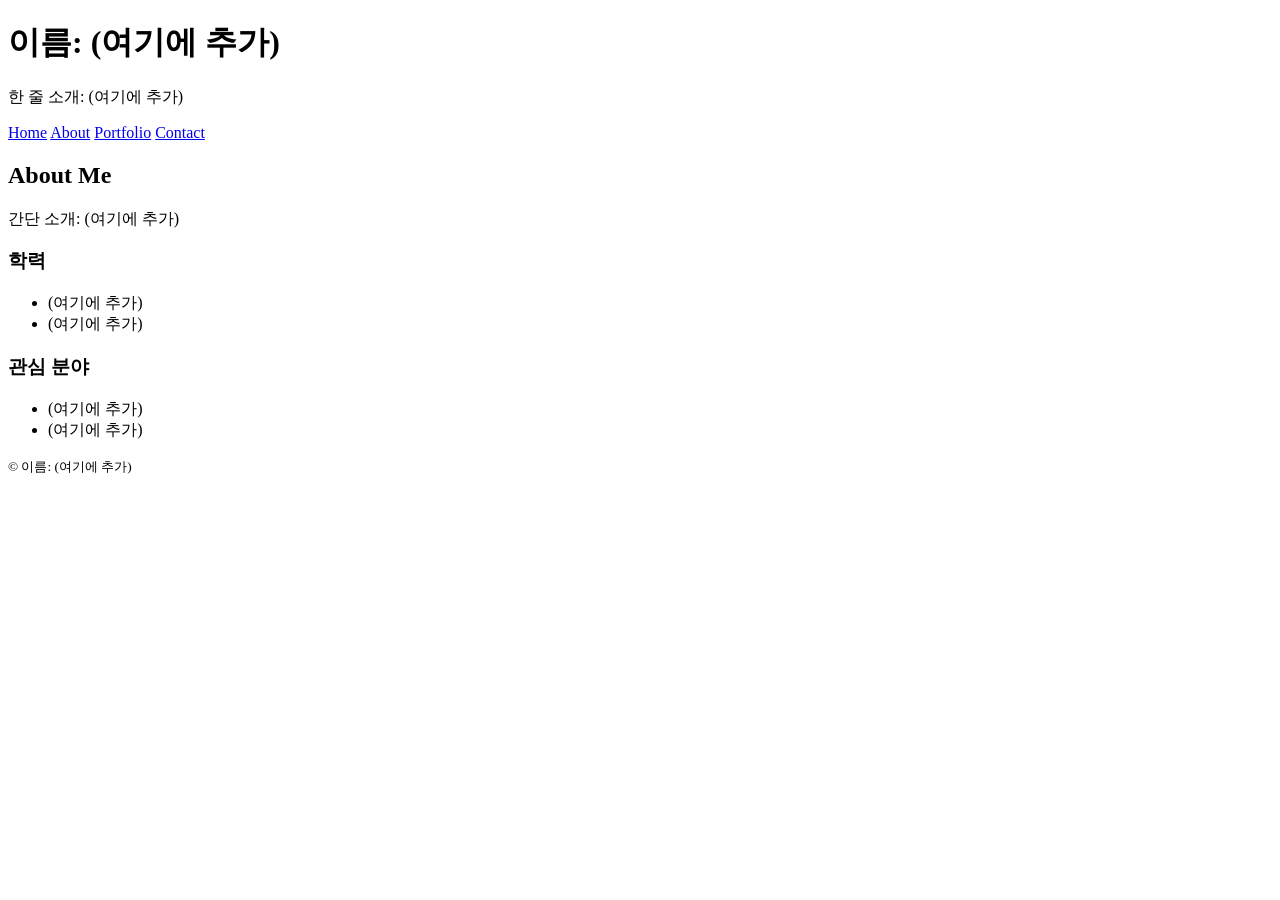
==== about.html @ 958cc83c "Add files via upload" ====
<!DOCTYPE html>
<html lang="ko">
<head>
  <meta charset="UTF-8" />
  <meta name="viewport" content="width=device-width, initial-scale=1.0"/>
  <title>인터넷활용 실습 템플릿</title>
  <link rel="stylesheet" href="style.css">
</head>
<body>
<header>
  <h1>이름: (여기에 추가)</h1>
  <p class="subtitle">한 줄 소개: (여기에 추가)</p>
</header>
<nav>
  <a href="index.html">Home</a>
  <a href="about.html">About</a>
  <a href="portfolio.html">Portfolio</a>
  <a href="contact.html">Contact</a>
</nav>
<main class="container">
<section>
  <h2>About Me</h2>
  <p>간단 소개: (여기에 추가)</p>
  <h3>학력</h3>
  <ul>
    <li>(여기에 추가)</li>
    <li>(여기에 추가)</li>
  </ul>
  <h3>관심 분야</h3>
  <ul>
    <li>(여기에 추가)</li>
    <li>(여기에 추가)</li>
  </ul>
</section>
</main>
<footer>
  <small>&copy; <span id="year"></span> 이름: (여기에 추가)</small>
</footer>
<script src="script.js"></script>
</body>
</html>
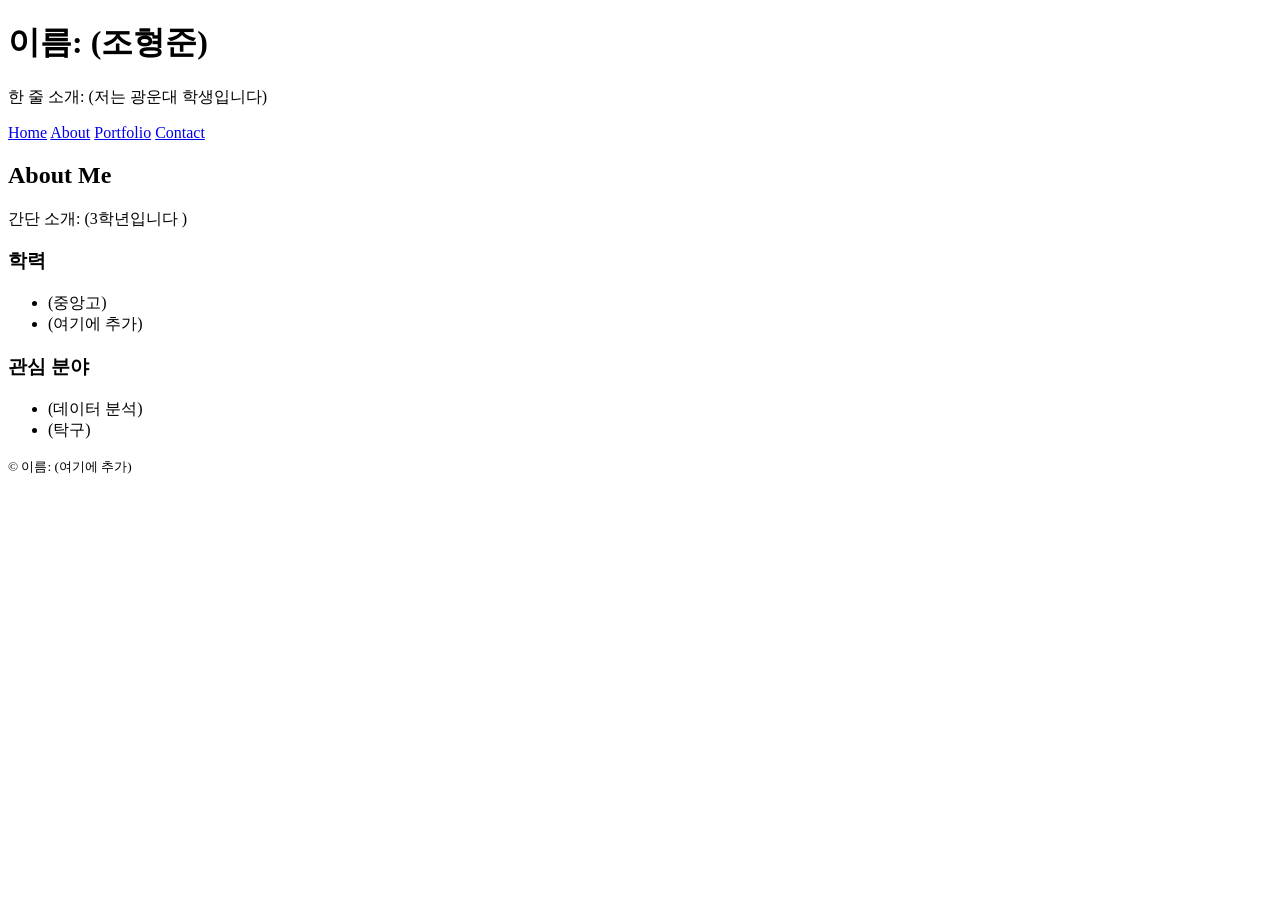
==== commit 92346485: "Update personal information in about.html" ====
--- a/about.html
+++ b/about.html
@@ -8,8 +8,8 @@
 </head>
 <body>
 <header>
-  <h1>이름: (여기에 추가)</h1>
-  <p class="subtitle">한 줄 소개: (여기에 추가)</p>
+  <h1>이름: (조형준)</h1>
+  <p class="subtitle">한 줄 소개: (저는 광운대 학생입니다)</p>
 </header>
 <nav>
   <a href="index.html">Home</a>
@@ -20,16 +20,16 @@
 <main class="container">
 <section>
   <h2>About Me</h2>
-  <p>간단 소개: (여기에 추가)</p>
+  <p>간단 소개: (3학년입니다 )</p>
   <h3>학력</h3>
   <ul>
-    <li>(여기에 추가)</li>
+    <li>(중앙고)</li>
     <li>(여기에 추가)</li>
   </ul>
   <h3>관심 분야</h3>
   <ul>
-    <li>(여기에 추가)</li>
-    <li>(여기에 추가)</li>
+    <li>(데이터 분석)</li>
+    <li>(탁구)</li>
   </ul>
 </section>
 </main>
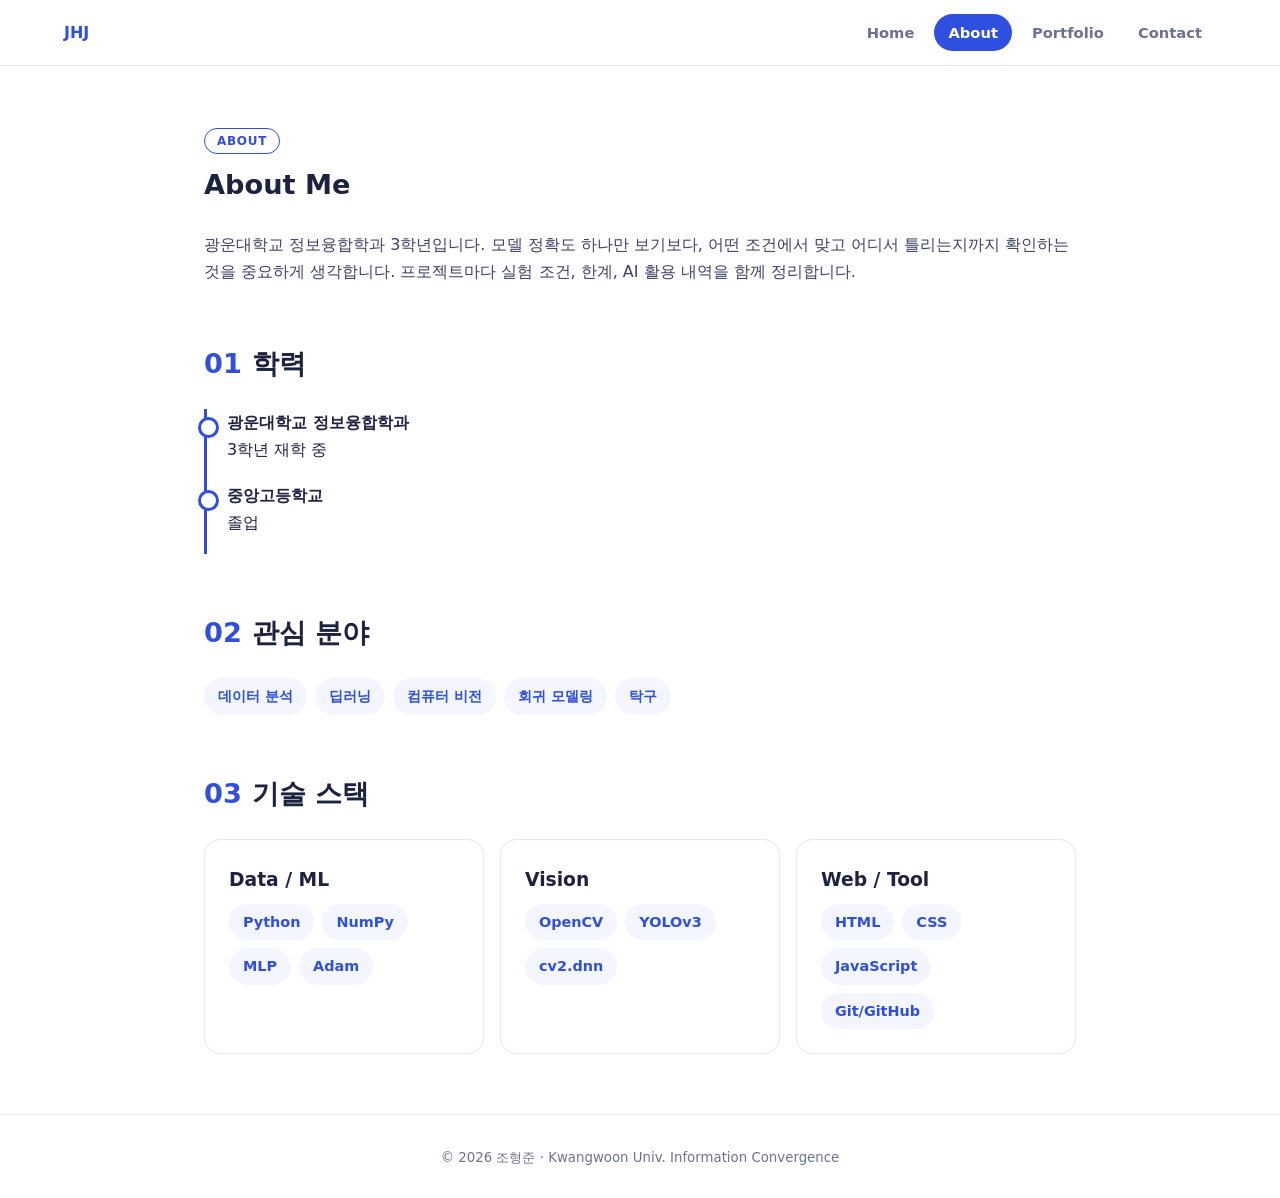
==== commit 63cfc6d5: "Add files via upload" ====
--- a/about.html
+++ b/about.html
@@ -1,41 +1,45 @@
 <!DOCTYPE html>
 <html lang="ko">
 <head>
-  <meta charset="UTF-8" />
-  <meta name="viewport" content="width=device-width, initial-scale=1.0"/>
-  <title>인터넷활용 실습 템플릿</title>
-  <link rel="stylesheet" href="style.css">
+<meta charset="UTF-8" />
+<meta name="viewport" content="width=device-width, initial-scale=1.0"/>
+<title>About | 조형준 포트폴리오</title>
+<link rel="stylesheet" href="style.css">
 </head>
 <body>
-<header>
-  <h1>이름: (조형준)</h1>
-  <p class="subtitle">한 줄 소개: (저는 광운대 학생입니다)</p>
-</header>
 <nav>
-  <a href="index.html">Home</a>
-  <a href="about.html">About</a>
-  <a href="portfolio.html">Portfolio</a>
-  <a href="contact.html">Contact</a>
+<span class="brand">JHJ</span>
+<a href="index.html">Home</a>
+<a href="about.html">About</a>
+<a href="portfolio.html">Portfolio</a>
+<a href="contact.html">Contact</a>
 </nav>
 <main class="container">
-<section>
-  <h2>About Me</h2>
-  <p>간단 소개: (3학년입니다 )</p>
-  <h3>학력</h3>
-  <ul>
-    <li>(중앙고)</li>
-    <li>(여기에 추가)</li>
-  </ul>
-  <h3>관심 분야</h3>
-  <ul>
-    <li>(데이터 분석)</li>
-    <li>(탁구)</li>
-  </ul>
+<section class="reveal">
+<span class="tag">ABOUT</span>
+<h2>About Me</h2>
+<p>광운대학교 정보융합학과 3학년입니다. 모델 정확도 하나만 보기보다, 어떤 조건에서 맞고 어디서 틀리는지까지 확인하는 것을 중요하게 생각합니다. 프로젝트마다 실험 조건, 한계, AI 활용 내역을 함께 정리합니다.</p>
+</section>
+<section class="reveal">
+<h2><span class="no">01</span>학력</h2>
+<ul class="timeline">
+<li><b>광운대학교 정보융합학과</b><br>3학년 재학 중</li>
+<li><b>중앙고등학교</b><br>졸업</li>
+</ul>
+</section>
+<section class="reveal">
+<h2><span class="no">02</span>관심 분야</h2>
+<ul class="chips"><li>데이터 분석</li><li>딥러닝</li><li>컴퓨터 비전</li><li>회귀 모델링</li><li>탁구</li></ul>
+</section>
+<section class="reveal">
+<h2><span class="no">03</span>기술 스택</h2>
+<div class="grid">
+<div class="card"><h3>Data / ML</h3><ul class="chips"><li>Python</li><li>NumPy</li><li>MLP</li><li>Adam</li></ul></div>
+<div class="card"><h3>Vision</h3><ul class="chips"><li>OpenCV</li><li>YOLOv3</li><li>cv2.dnn</li></ul></div>
+<div class="card"><h3>Web / Tool</h3><ul class="chips"><li>HTML</li><li>CSS</li><li>JavaScript</li><li>Git/GitHub</li></ul></div>
+</div>
 </section>
 </main>
-<footer>
-  <small>&copy; <span id="year"></span> 이름: (여기에 추가)</small>
-</footer>
+<footer><small>&copy; <span id="year"></span> 조형준 · Kwangwoon Univ. Information Convergence</small></footer>
 <script src="script.js"></script>
-</body>
-</html>
+</body></html>
--- a/style.css
+++ b/style.css
@@ -0,0 +1,55 @@
+:root{--blue:#2f4fe0;--navy:#0f1b3d;--ink:#1c2340;--mute:#6b7390;--bg:#fff;--soft:#f3f5ff;--line:#e3e7fa}
+*{box-sizing:border-box;margin:0}
+body{font-family:'Pretendard','Noto Sans KR',system-ui,sans-serif;color:var(--ink);background:var(--bg);line-height:1.7}
+a{color:inherit;text-decoration:none}
+nav{position:sticky;top:0;z-index:10;display:flex;align-items:center;gap:6px;padding:14px 5vw;background:rgba(255,255,255,.92);backdrop-filter:blur(8px);border-bottom:1px solid var(--line)}
+nav .brand{margin-right:auto;font-weight:800;color:var(--blue)}
+nav a{padding:6px 14px;border-radius:99px;font-size:.92rem;font-weight:600;color:var(--mute);transition:.2s}
+nav a:hover{color:var(--blue)}
+nav a.active{background:var(--blue);color:#fff}
+.tag{display:inline-block;padding:2px 12px;border:1px solid var(--blue);border-radius:99px;color:var(--blue);font-size:.75rem;font-weight:700;letter-spacing:.06em}
+header{position:relative;overflow:hidden;background:var(--navy);color:#fff;padding:90px 5vw 110px}
+header::after{content:"";position:absolute;right:-8%;bottom:-60%;width:60%;height:140%;background:linear-gradient(135deg,transparent 35%,var(--blue) 36%);opacity:.9}
+header>*{position:relative;z-index:1}
+header h1{font-size:clamp(2.2rem,6vw,4rem);line-height:1.15;margin:14px 0 12px}
+header h1 em{font-style:normal;color:#8fa2ff}
+.subtitle{max-width:560px;color:#c8d0f0;font-size:1.1rem}
+.cta{display:flex;gap:10px;margin-top:28px;flex-wrap:wrap}
+.btn{padding:11px 22px;border-radius:99px;font-weight:700;background:#fff;color:var(--blue);transition:.2s}
+.btn.ghost{background:transparent;color:#fff;border:1px solid #8fa2ff}
+.btn:hover{transform:translateY(-2px)}
+.container{max-width:1000px;margin:0 auto;padding:60px 5vw}
+section+section{margin-top:56px}
+h2{font-size:1.7rem;margin:8px 0 22px}
+h2 .no{color:var(--blue);margin-right:10px}
+h3{margin-bottom:8px}
+p{color:#3b4363}
+.grid{display:grid;grid-template-columns:repeat(auto-fit,minmax(230px,1fr));gap:16px}
+.card{padding:24px;border:1px solid var(--line);border-radius:16px;background:#fff;transition:.25s}
+.card:hover{transform:translateY(-4px);box-shadow:0 12px 30px rgba(47,79,224,.12)}
+.card .n{display:block;color:var(--blue);font-weight:800;margin-bottom:6px}
+.stats{display:grid;grid-template-columns:repeat(auto-fit,minmax(150px,1fr));gap:14px}
+.stat{background:var(--soft);border-radius:14px;padding:18px}
+.stat b{display:block;font-size:1.7rem;color:var(--blue)}
+.stat span{font-size:.85rem;color:var(--mute)}
+.chips{display:flex;flex-wrap:wrap;gap:8px;list-style:none;padding:0}
+.chips li{padding:6px 14px;border-radius:99px;background:var(--soft);color:var(--blue);font-weight:600;font-size:.9rem}
+.timeline{list-style:none;padding:0;border-left:3px solid var(--blue)}
+.timeline li{padding:0 0 18px 20px;position:relative}
+.timeline li::before{content:"";position:absolute;left:-9px;top:8px;width:15px;height:15px;border-radius:50%;background:#fff;border:3px solid var(--blue)}
+.project{display:grid;grid-template-columns:1fr 1fr;gap:28px;padding:28px;border:1px solid var(--line);border-radius:20px;margin-bottom:22px}
+.project h3{font-size:1.3rem}
+.project ul{padding-left:18px;color:#3b4363}
+.bars{display:flex;flex-direction:column;gap:12px;justify-content:center}
+.bar{display:grid;grid-template-columns:60px 1fr 60px;align-items:center;gap:10px;font-size:.88rem}
+.bar i{display:block;height:14px;border-radius:7px;background:var(--blue);width:0;transition:width 1s ease}
+.bar.in i{width:var(--w)}
+.dark{background:var(--navy);color:#fff;border-radius:20px;padding:36px}
+.dark p{color:#c8d0f0}
+.contact-form{display:grid;gap:10px;margin-top:20px}
+input,textarea{padding:12px;border:1px solid var(--line);border-radius:10px;font:inherit}
+button{padding:12px;border:0;border-radius:10px;background:var(--blue);color:#fff;font-weight:700;font:inherit;cursor:pointer}
+footer{text-align:center;padding:28px;color:var(--mute);border-top:1px solid var(--line)}
+.reveal{opacity:0;transform:translateY(20px);transition:.6s}
+.reveal.in{opacity:1;transform:none}
+@media(max-width:720px){.project{grid-template-columns:1fr}nav .brand{display:none}}
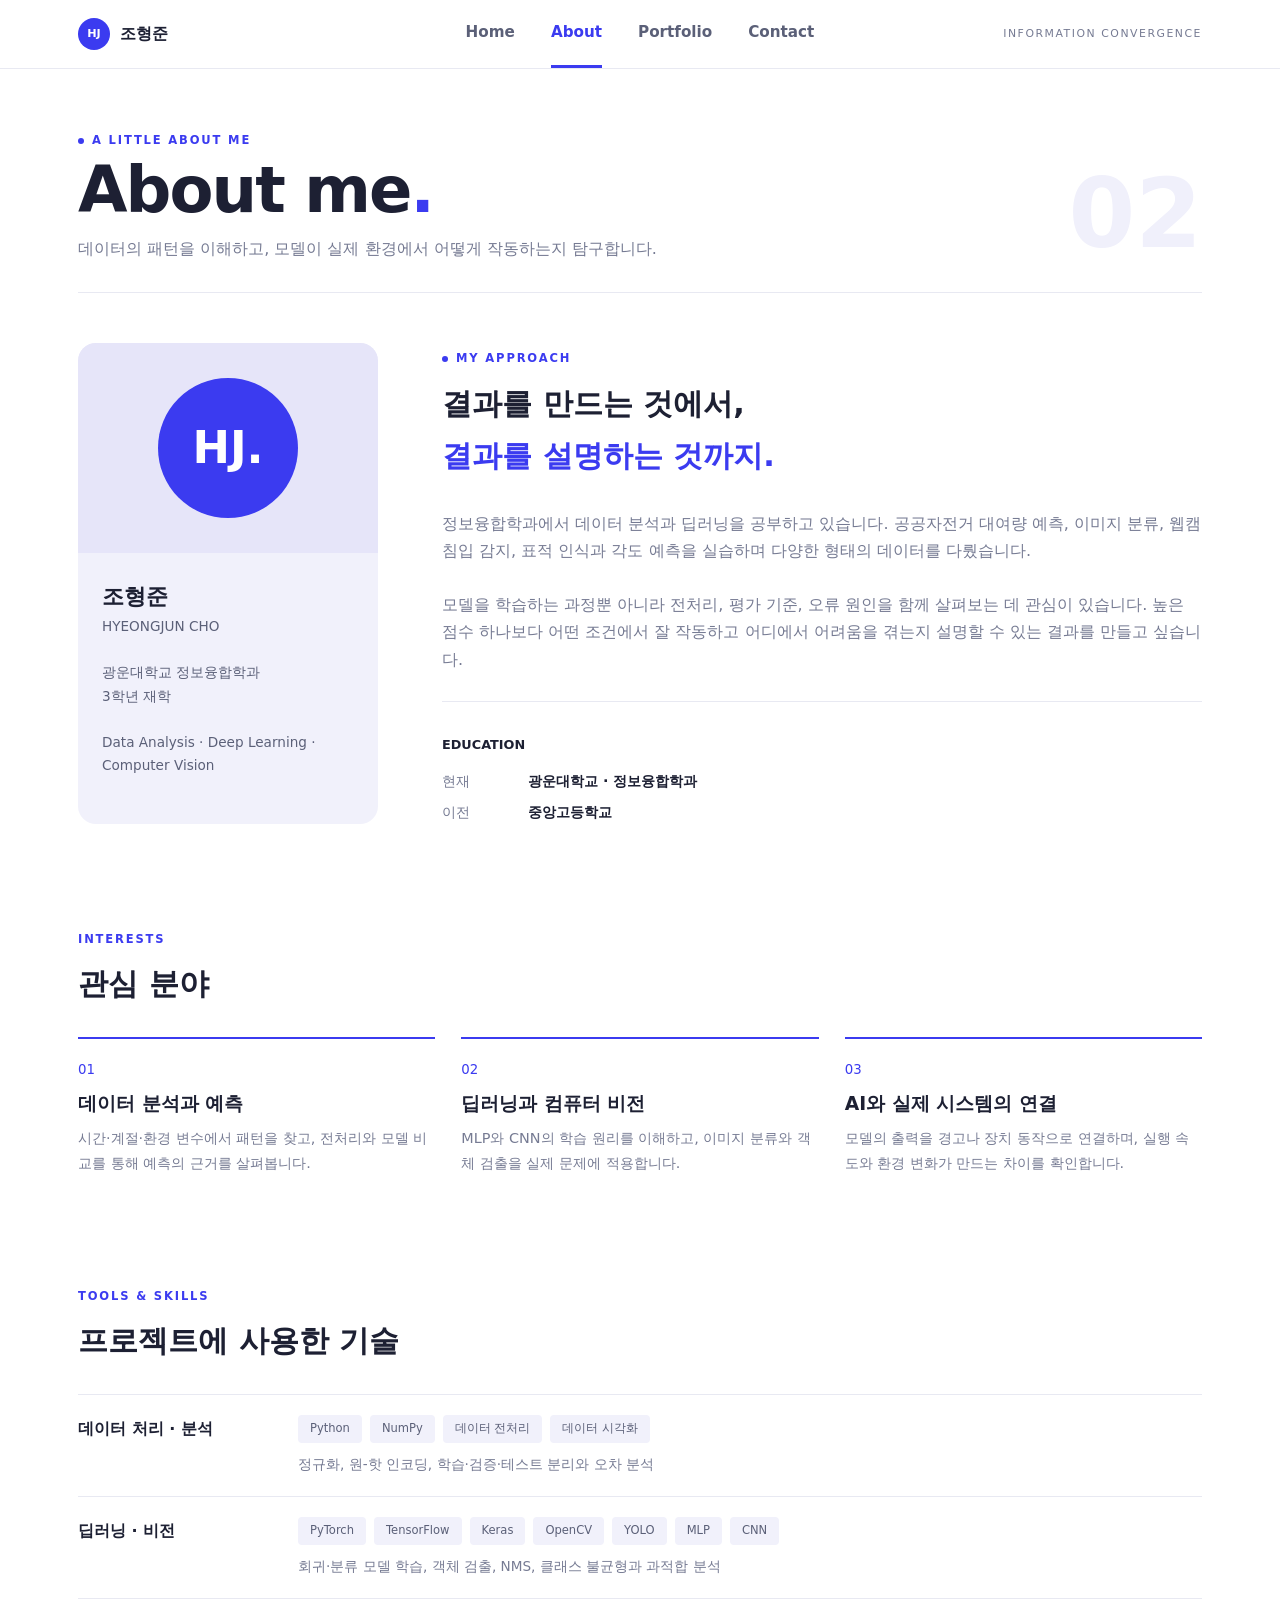
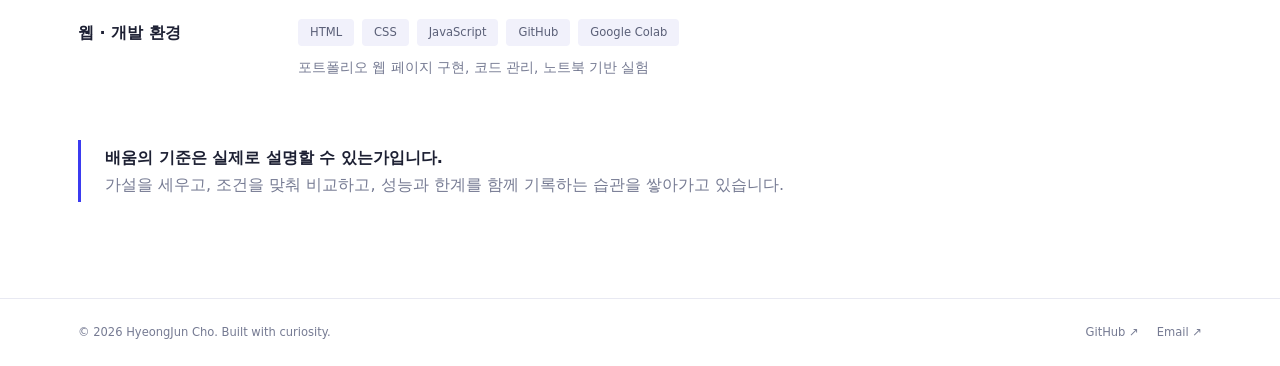
==== commit 1351dcea: "Add files via upload" ====
--- a/about.html
+++ b/about.html
@@ -3,43 +3,41 @@
 <head>
 <meta charset="UTF-8" />
 <meta name="viewport" content="width=device-width, initial-scale=1.0"/>
-<title>About | 조형준 포트폴리오</title>
+<title>About | 조형준</title>
 <link rel="stylesheet" href="style.css">
 </head>
 <body>
-<nav>
-<span class="brand">JHJ</span>
+<nav><div class="wrap">
+<a class="brand" href="index.html"><b>HJ</b>조형준</a>
+<div class="links">
 <a href="index.html">Home</a>
 <a href="about.html">About</a>
 <a href="portfolio.html">Portfolio</a>
 <a href="contact.html">Contact</a>
-</nav>
-<main class="container">
-<section class="reveal">
-<span class="tag">ABOUT</span>
-<h2>About Me</h2>
-<p>광운대학교 정보융합학과 3학년입니다. 모델 정확도 하나만 보기보다, 어떤 조건에서 맞고 어디서 틀리는지까지 확인하는 것을 중요하게 생각합니다. 프로젝트마다 실험 조건, 한계, AI 활용 내역을 함께 정리합니다.</p>
+</div>
+<span class="tagr">INFORMATION CONVERGENCE</span>
+</div></nav>
+<main class="wrap">
+<div class="pagehead"><div><span class="eyebrow dot">A little about me</span><h1>About me</h1><p>데이터의 패턴을 이해하고, 모델이 실제 환경에서 어떻게 작동하는지 탐구합니다.</p></div><div class="ghost">02</div></div>
+<section class="about reveal">
+<aside class="profile"><div class="top"><b>HJ.</b></div><div class="bd"><h3>조형준</h3>HYEONGJUN CHO<br><br>광운대학교 정보융합학과<br>3학년 재학<br><br>Data Analysis · Deep Learning · Computer Vision</div></aside>
+<div><span class="eyebrow dot">My approach</span><h2>결과를 만드는 것에서,<br><span style="color:var(--ac)">결과를 설명하는 것까지.</span></h2>
+<p style="color:var(--mute)">정보융합학과에서 데이터 분석과 딥러닝을 공부하고 있습니다. 공공자전거 대여량 예측, 이미지 분류, 웹캠 침입 감지, 표적 인식과 각도 예측을 실습하며 다양한 형태의 데이터를 다뤘습니다.</p><br>
+<p style="color:var(--mute)">모델을 학습하는 과정뿐 아니라 전처리, 평가 기준, 오류 원인을 함께 살펴보는 데 관심이 있습니다. 높은 점수 하나보다 어떤 조건에서 잘 작동하고 어디에서 어려움을 겪는지 설명할 수 있는 결과를 만들고 싶습니다.</p>
+<hr style="border:0;border-top:1px solid var(--line);margin:28px 0"><b style="font-size:.8rem">EDUCATION</b>
+<div class="edu"><span>현재</span><b>광운대학교 · 정보융합학과</b><span>이전</span><b>중앙고등학교</b></div></div>
 </section>
-<section class="reveal">
-<h2><span class="no">01</span>학력</h2>
-<ul class="timeline">
-<li><b>광운대학교 정보융합학과</b><br>3학년 재학 중</li>
-<li><b>중앙고등학교</b><br>졸업</li>
-</ul>
-</section>
-<section class="reveal">
-<h2><span class="no">02</span>관심 분야</h2>
-<ul class="chips"><li>데이터 분석</li><li>딥러닝</li><li>컴퓨터 비전</li><li>회귀 모델링</li><li>탁구</li></ul>
-</section>
-<section class="reveal">
-<h2><span class="no">03</span>기술 스택</h2>
-<div class="grid">
-<div class="card"><h3>Data / ML</h3><ul class="chips"><li>Python</li><li>NumPy</li><li>MLP</li><li>Adam</li></ul></div>
-<div class="card"><h3>Vision</h3><ul class="chips"><li>OpenCV</li><li>YOLOv3</li><li>cv2.dnn</li></ul></div>
-<div class="card"><h3>Web / Tool</h3><ul class="chips"><li>HTML</li><li>CSS</li><li>JavaScript</li><li>Git/GitHub</li></ul></div>
-</div>
-</section>
+<section class="sec reveal"><div class="eyebrow">Interests</div><h2>관심 분야</h2>
+<div class="trio"><div><small>01</small><h3>데이터 분석과 예측</h3><p>시간·계절·환경 변수에서 패턴을 찾고, 전처리와 모델 비교를 통해 예측의 근거를 살펴봅니다.</p></div>
+<div><small>02</small><h3>딥러닝과 컴퓨터 비전</h3><p>MLP와 CNN의 학습 원리를 이해하고, 이미지 분류와 객체 검출을 실제 문제에 적용합니다.</p></div>
+<div><small>03</small><h3>AI와 실제 시스템의 연결</h3><p>모델의 출력을 경고나 장치 동작으로 연결하며, 실행 속도와 환경 변화가 만드는 차이를 확인합니다.</p></div></div></section>
+<section class="sec reveal"><div class="eyebrow">Tools &amp; Skills</div><h2>프로젝트에 사용한 기술</h2>
+<div class="row"><b>데이터 처리 · 분석</b><div><div class="chips"><span>Python</span><span>NumPy</span><span>데이터 전처리</span><span>데이터 시각화</span></div><p>정규화, 원-핫 인코딩, 학습·검증·테스트 분리와 오차 분석</p></div></div>
+<div class="row"><b>딥러닝 · 비전</b><div><div class="chips"><span>PyTorch</span><span>TensorFlow</span><span>Keras</span><span>OpenCV</span><span>YOLO</span><span>MLP</span><span>CNN</span></div><p>회귀·분류 모델 학습, 객체 검출, NMS, 클래스 불균형과 과적합 분석</p></div></div>
+<div class="row"><b>웹 · 개발 환경</b><div><div class="chips"><span>HTML</span><span>CSS</span><span>JavaScript</span><span>GitHub</span><span>Google Colab</span></div><p>포트폴리오 웹 페이지 구현, 코드 관리, 노트북 기반 실험</p></div></div>
+<div class="quote"><b>배움의 기준은 실제로 설명할 수 있는가입니다.</b><p style="color:var(--mute)">가설을 세우고, 조건을 맞춰 비교하고, 성능과 한계를 함께 기록하는 습관을 쌓아가고 있습니다.</p></div></section>
 </main>
-<footer><small>&copy; <span id="year"></span> 조형준 · Kwangwoon Univ. Information Convergence</small></footer>
+<footer><div class="wrap"><span>&copy; <span id="year"></span> HyeongJun Cho. Built with curiosity.</span><span><a href="https://github.com/Benjamin-jun" target="_blank" rel="noopener">GitHub ↗</a><a href="mailto:qkqh0430@gmail.com">Email ↗</a></span></div></footer>
 <script src="script.js"></script>
-</body></html>+</body>
+</html>
--- a/style.css
+++ b/style.css
@@ -1,55 +1,90 @@
-:root{--blue:#2f4fe0;--navy:#0f1b3d;--ink:#1c2340;--mute:#6b7390;--bg:#fff;--soft:#f3f5ff;--line:#e3e7fa}
+:root{--ac:#3b3bf0;--ink:#1d2033;--mute:#767b93;--line:#e8e9f2;--soft:#f1f1fb;--navy:#2c2860}
 *{box-sizing:border-box;margin:0}
-body{font-family:'Pretendard','Noto Sans KR',system-ui,sans-serif;color:var(--ink);background:var(--bg);line-height:1.7}
+body{font-family:'Pretendard','Noto Sans KR',system-ui,sans-serif;color:var(--ink);background:#fff;line-height:1.7}
 a{color:inherit;text-decoration:none}
-nav{position:sticky;top:0;z-index:10;display:flex;align-items:center;gap:6px;padding:14px 5vw;background:rgba(255,255,255,.92);backdrop-filter:blur(8px);border-bottom:1px solid var(--line)}
-nav .brand{margin-right:auto;font-weight:800;color:var(--blue)}
-nav a{padding:6px 14px;border-radius:99px;font-size:.92rem;font-weight:600;color:var(--mute);transition:.2s}
-nav a:hover{color:var(--blue)}
-nav a.active{background:var(--blue);color:#fff}
-.tag{display:inline-block;padding:2px 12px;border:1px solid var(--blue);border-radius:99px;color:var(--blue);font-size:.75rem;font-weight:700;letter-spacing:.06em}
-header{position:relative;overflow:hidden;background:var(--navy);color:#fff;padding:90px 5vw 110px}
-header::after{content:"";position:absolute;right:-8%;bottom:-60%;width:60%;height:140%;background:linear-gradient(135deg,transparent 35%,var(--blue) 36%);opacity:.9}
-header>*{position:relative;z-index:1}
-header h1{font-size:clamp(2.2rem,6vw,4rem);line-height:1.15;margin:14px 0 12px}
-header h1 em{font-style:normal;color:#8fa2ff}
-.subtitle{max-width:560px;color:#c8d0f0;font-size:1.1rem}
-.cta{display:flex;gap:10px;margin-top:28px;flex-wrap:wrap}
-.btn{padding:11px 22px;border-radius:99px;font-weight:700;background:#fff;color:var(--blue);transition:.2s}
-.btn.ghost{background:transparent;color:#fff;border:1px solid #8fa2ff}
+.wrap{max-width:1180px;margin:0 auto;padding:0 28px}
+nav{position:sticky;top:0;z-index:20;background:rgba(255,255,255,.94);backdrop-filter:blur(8px);border-bottom:1px solid var(--line)}
+nav .wrap{display:grid;grid-template-columns:1fr auto 1fr;align-items:center;height:68px}
+.brand{display:flex;align-items:center;gap:10px;font-weight:700}
+.brand b{display:grid;place-items:center;width:32px;height:32px;border-radius:50%;background:var(--ac);color:#fff;font-size:.7rem}
+.links{display:flex;gap:36px;height:68px}
+.links a{display:flex;align-items:center;font-weight:600;font-size:.95rem;color:#5b6078;border-bottom:3px solid transparent}
+.links a.active{color:var(--ac);border-color:var(--ac)}
+.tagr{justify-self:end;font-size:.68rem;letter-spacing:.14em;color:var(--mute)}
+.eyebrow{font-size:.72rem;letter-spacing:.16em;font-weight:700;color:var(--ac);text-transform:uppercase}
+.eyebrow.dot::before{content:"";display:inline-block;width:6px;height:6px;border-radius:50%;background:var(--ac);margin-right:8px}
+.hero{display:grid;grid-template-columns:1.1fr 1fr;gap:30px;align-items:center;padding:90px 0 70px}
+.hero h1{font-size:clamp(2.4rem,5vw,3.6rem);line-height:1.35;margin:22px 0}
+.hero h1 em{font-style:normal;color:var(--ac)}
+.hero p{color:var(--mute)}
+.btns{display:flex;gap:12px;margin-top:32px;flex-wrap:wrap}
+.btn{padding:15px 26px;border-radius:4px;font-weight:700;font-size:.88rem;border:1px solid var(--line);transition:.2s}
+.btn.fill{background:var(--ac);color:#fff;border-color:var(--ac)}
 .btn:hover{transform:translateY(-2px)}
-.container{max-width:1000px;margin:0 auto;padding:60px 5vw}
-section+section{margin-top:56px}
-h2{font-size:1.7rem;margin:8px 0 22px}
-h2 .no{color:var(--blue);margin-right:10px}
-h3{margin-bottom:8px}
-p{color:#3b4363}
-.grid{display:grid;grid-template-columns:repeat(auto-fit,minmax(230px,1fr));gap:16px}
-.card{padding:24px;border:1px solid var(--line);border-radius:16px;background:#fff;transition:.25s}
-.card:hover{transform:translateY(-4px);box-shadow:0 12px 30px rgba(47,79,224,.12)}
-.card .n{display:block;color:var(--blue);font-weight:800;margin-bottom:6px}
-.stats{display:grid;grid-template-columns:repeat(auto-fit,minmax(150px,1fr));gap:14px}
-.stat{background:var(--soft);border-radius:14px;padding:18px}
-.stat b{display:block;font-size:1.7rem;color:var(--blue)}
-.stat span{font-size:.85rem;color:var(--mute)}
-.chips{display:flex;flex-wrap:wrap;gap:8px;list-style:none;padding:0}
-.chips li{padding:6px 14px;border-radius:99px;background:var(--soft);color:var(--blue);font-weight:600;font-size:.9rem}
-.timeline{list-style:none;padding:0;border-left:3px solid var(--blue)}
-.timeline li{padding:0 0 18px 20px;position:relative}
-.timeline li::before{content:"";position:absolute;left:-9px;top:8px;width:15px;height:15px;border-radius:50%;background:#fff;border:3px solid var(--blue)}
-.project{display:grid;grid-template-columns:1fr 1fr;gap:28px;padding:28px;border:1px solid var(--line);border-radius:20px;margin-bottom:22px}
-.project h3{font-size:1.3rem}
-.project ul{padding-left:18px;color:#3b4363}
-.bars{display:flex;flex-direction:column;gap:12px;justify-content:center}
-.bar{display:grid;grid-template-columns:60px 1fr 60px;align-items:center;gap:10px;font-size:.88rem}
-.bar i{display:block;height:14px;border-radius:7px;background:var(--blue);width:0;transition:width 1s ease}
-.bar.in i{width:var(--w)}
-.dark{background:var(--navy);color:#fff;border-radius:20px;padding:36px}
-.dark p{color:#c8d0f0}
-.contact-form{display:grid;gap:10px;margin-top:20px}
-input,textarea{padding:12px;border:1px solid var(--line);border-radius:10px;font:inherit}
-button{padding:12px;border:0;border-radius:10px;background:var(--blue);color:#fff;font-weight:700;font:inherit;cursor:pointer}
-footer{text-align:center;padding:28px;color:var(--mute);border-top:1px solid var(--line)}
-.reveal{opacity:0;transform:translateY(20px);transition:.6s}
-.reveal.in{opacity:1;transform:none}
-@media(max-width:720px){.project{grid-template-columns:1fr}nav .brand{display:none}}
+.art{position:relative;height:420px}
+.art .disc{position:absolute;left:16%;top:9%;width:310px;height:310px;border-radius:50%;background:var(--ac);color:#fff;padding:78px 40px;font-weight:900;line-height:1;box-shadow:0 0 0 38px #f3f3ff,0 0 0 80px #f8f8ff}
+.disc small{display:block;font-size:.55rem;letter-spacing:.2em;font-weight:600;margin-bottom:10px}
+.disc span{font-size:2.9rem;display:block}.disc i{font-weight:400;font-size:1.3rem;margin:8px 0 8px 30px;display:block}
+.float{position:absolute;background:#fff;border-radius:12px;padding:16px 20px;box-shadow:0 10px 36px rgba(59,59,240,.14);animation:fl 5s ease-in-out infinite}
+.float small{font-size:.65rem;letter-spacing:.1em;color:var(--mute)}.float b{display:block;font-size:1.4rem}
+.f1{right:0;top:0}.f2{left:0;bottom:30px;transform:rotate(-6deg);animation-delay:-2s}
+@keyframes fl{50%{translate:0 -8px}}
+.strip{display:grid;grid-template-columns:1.2fr 1fr 1fr 1fr;border-top:1px solid var(--line);padding:26px 0}
+.strip div{padding-left:26px;border-left:1px solid var(--line)}.strip div:first-child{border:0;padding:0}
+.strip b{font-size:1.5rem;display:block}.strip small{color:var(--mute)}
+.pagehead{display:flex;justify-content:space-between;align-items:flex-end;padding:56px 0 30px;border-bottom:1px solid var(--line)}
+.pagehead h1{font-size:clamp(2.6rem,6vw,4rem);font-weight:900;letter-spacing:-.03em;line-height:1.2}
+.pagehead h1::after{content:".";color:var(--ac)}
+.pagehead p{color:var(--mute);margin-top:6px}
+.ghost{font-size:6rem;font-weight:900;color:#f0f0fb;line-height:1}
+h2{font-size:1.9rem;margin:8px 0 28px}
+.sec{padding:56px 0}
+.cards{display:grid;grid-template-columns:1fr 1fr;gap:36px 28px}
+.thumb{height:240px;border-radius:14px;background:#efeffa;padding:30px;position:relative;overflow:hidden;display:flex;gap:26px;align-items:flex-end}
+.thumb.dark{background:#2c2860;color:#fff}
+.thumb .lab{position:absolute;left:30px;top:22px;font-size:.62rem;letter-spacing:.14em;opacity:.7}
+.big{font-size:3rem;font-weight:900;color:var(--ac);line-height:1}
+.col{width:56px;background:#c6c4ee;border-radius:3px 3px 0 0;position:relative;transition:height 1s}
+.col em{position:absolute;top:-22px;left:0;right:0;text-align:center;font-style:normal;font-size:.75rem}
+.hbar{height:14px;border-radius:7px;background:#aaa8ea;margin:4px 0 12px}
+.meta{display:flex;justify-content:space-between;font-size:.68rem;letter-spacing:.12em;color:var(--mute);margin:18px 0 6px}
+.card h3{font-size:1.4rem;display:flex;justify-content:space-between}
+.card h3 span{color:var(--ac)}
+.card p{color:var(--mute);margin:10px 0 14px}
+.chips{display:flex;gap:8px;flex-wrap:wrap}
+.chips span{background:var(--soft);color:#5b6078;font-size:.72rem;padding:4px 12px;border-radius:4px}
+.note{background:var(--soft);padding:12px 18px;border-radius:6px;margin-top:16px;font-size:.88rem}.note b{color:var(--ac)}
+details{border-bottom:1px solid var(--line);padding:16px 0;margin-top:14px}
+summary{cursor:pointer;font-weight:700;font-size:.9rem;list-style:none;display:flex;justify-content:space-between}
+summary::after{content:"+";color:var(--ac)}details[open] summary::after{content:"–"}
+details ul{margin:10px 0 0 18px;color:var(--mute);font-size:.9rem}
+.filters{display:flex;gap:8px;padding:28px 0}
+.filters button{padding:10px 20px;border:0;background:none;border-radius:4px;font:inherit;font-size:.88rem;cursor:pointer;color:#5b6078}
+.filters button.on{background:var(--ac);color:#fff}
+.cta{background:var(--soft);border-radius:16px;padding:40px;display:flex;justify-content:space-between;align-items:center;margin:20px 0 70px;gap:20px;flex-wrap:wrap}
+.cta h3{font-size:1.5rem}.cta p{color:var(--mute)}
+.about{display:grid;grid-template-columns:300px 1fr;gap:64px;padding:50px 0}
+.profile{background:var(--soft);border-radius:18px;overflow:hidden}
+.profile .top{height:210px;background:#e6e5f9;display:grid;place-items:center}
+.profile .top b{width:140px;height:140px;border-radius:50%;background:var(--ac);color:#fff;display:grid;place-items:center;font-size:2.8rem;font-weight:900}
+.profile .bd{padding:24px;font-size:.85rem;color:#5b6078}.profile h3{font-size:1.4rem;color:var(--ink)}
+.trio{display:grid;grid-template-columns:repeat(3,1fr);gap:26px}
+.trio div{border-top:2px solid var(--ac);padding-top:16px}.trio small{color:var(--ac)}
+.trio h3{margin:6px 0}.trio p{color:var(--mute);font-size:.9rem}
+.row{display:grid;grid-template-columns:200px 1fr;gap:20px;padding:20px 0;border-top:1px solid var(--line)}
+.row p{color:var(--mute);font-size:.85rem;margin-top:10px}
+.quote{border-left:3px solid var(--ac);padding:4px 24px;margin:40px 0}
+.edu{display:grid;grid-template-columns:80px 1fr;gap:6px;font-size:.9rem;margin-top:12px}.edu span{color:var(--mute)}
+.contact{display:grid;grid-template-columns:1fr 1fr;gap:70px;padding:56px 0 70px}
+.info div{display:flex;justify-content:space-between;align-items:center;padding:18px 0;border-top:1px solid var(--line)}
+.info small{display:block;font-size:.65rem;letter-spacing:.14em;color:var(--mute)}.info b{font-size:.95rem}
+.info button{padding:8px 16px;border:1px solid var(--line);background:#fff;border-radius:4px;cursor:pointer}
+form{background:var(--soft);border-radius:16px;padding:36px;display:grid;gap:8px}
+form h3{margin-bottom:6px}form small{color:var(--mute)}
+form label{font-weight:700;font-size:.82rem;margin-top:10px}
+input,textarea{padding:14px;border:1px solid var(--line);border-radius:6px;font:inherit;background:#fff}
+form button{margin-top:14px;padding:15px;background:var(--ac);color:#fff;border:0;border-radius:4px;font:inherit;font-weight:700;cursor:pointer}
+footer{border-top:1px solid var(--line);padding:24px 0;font-size:.72rem;color:var(--mute)}
+footer .wrap{display:flex;justify-content:space-between}footer a{margin-left:18px}
+.reveal{opacity:0;transform:translateY(18px);transition:.6s}.reveal.in{opacity:1;transform:none}
+@media(max-width:860px){.hero,.about,.contact,.cards,.trio{grid-template-columns:1fr}.art{display:none}.tagr,.ghost{display:none}nav .wrap{grid-template-columns:auto 1fr}.links{gap:16px;justify-content:flex-end}.strip{grid-template-columns:1fr 1fr;gap:16px}.row{grid-template-columns:1fr}}
